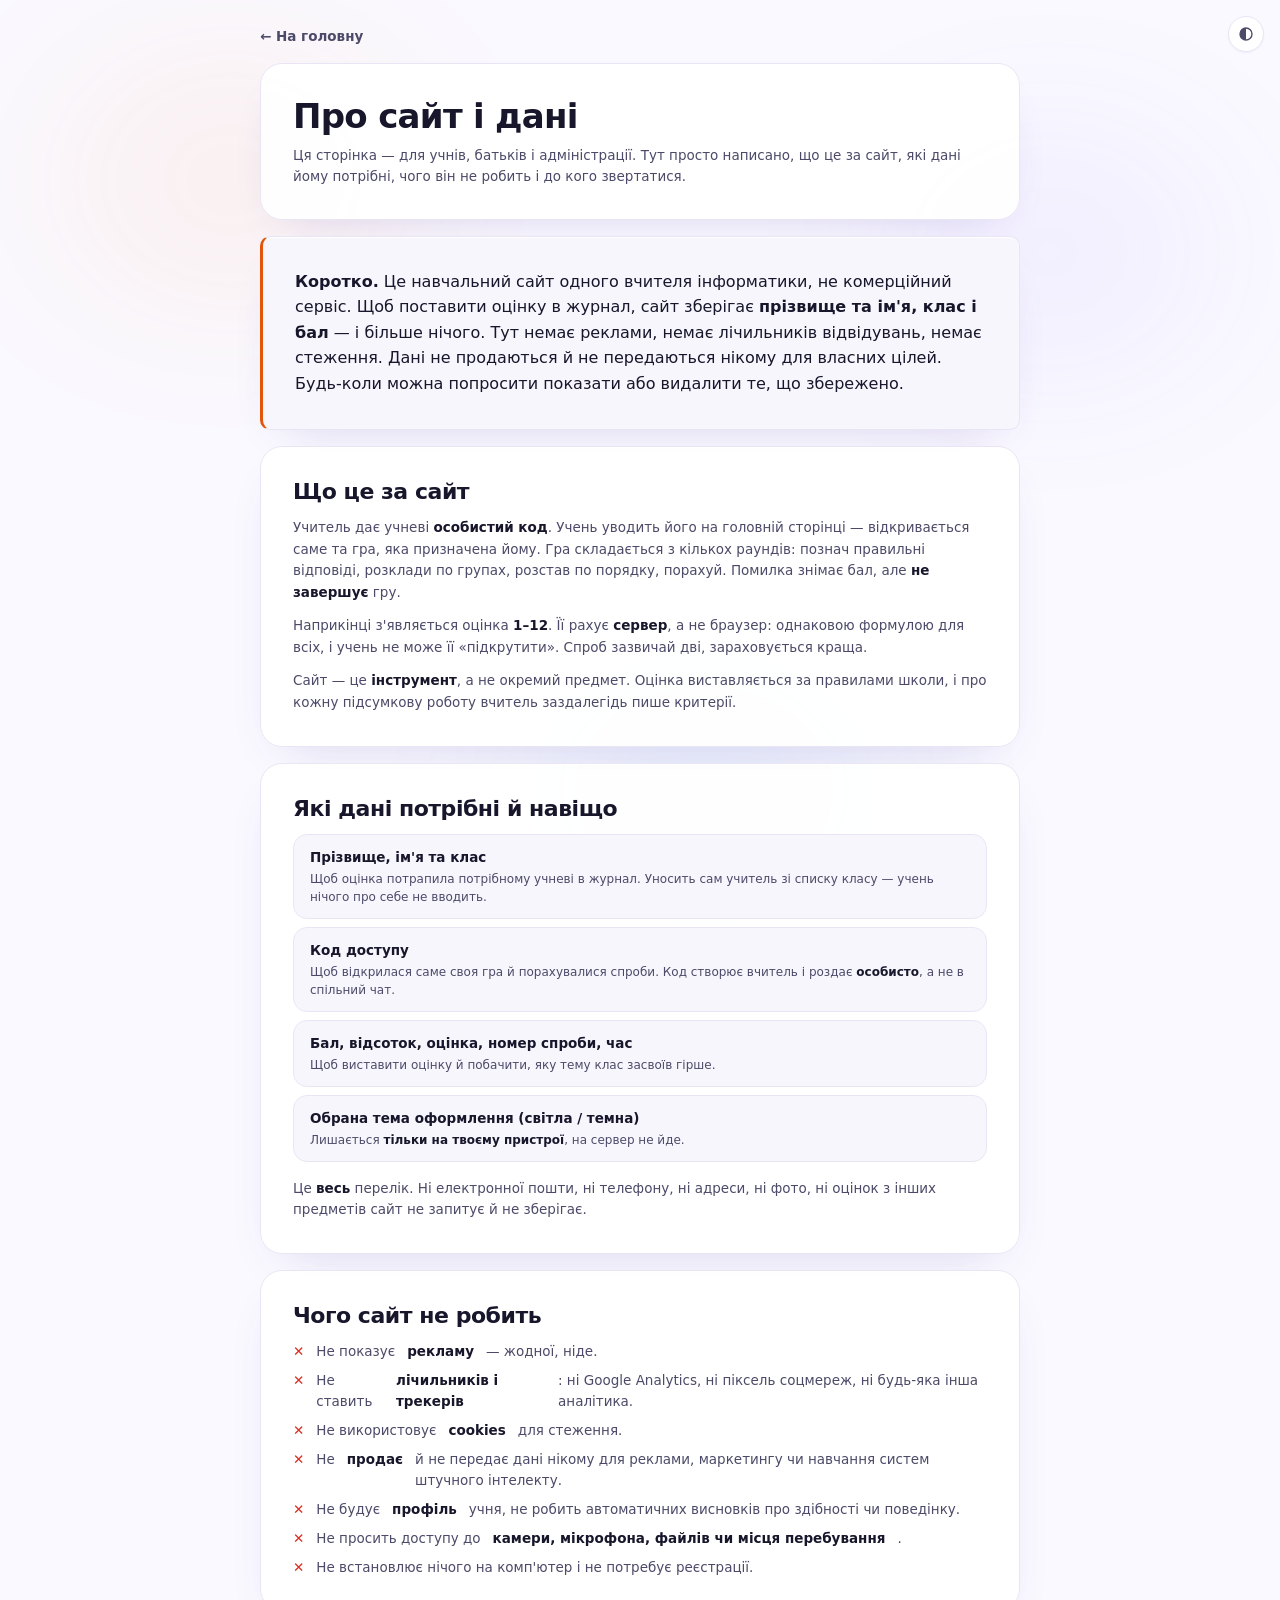
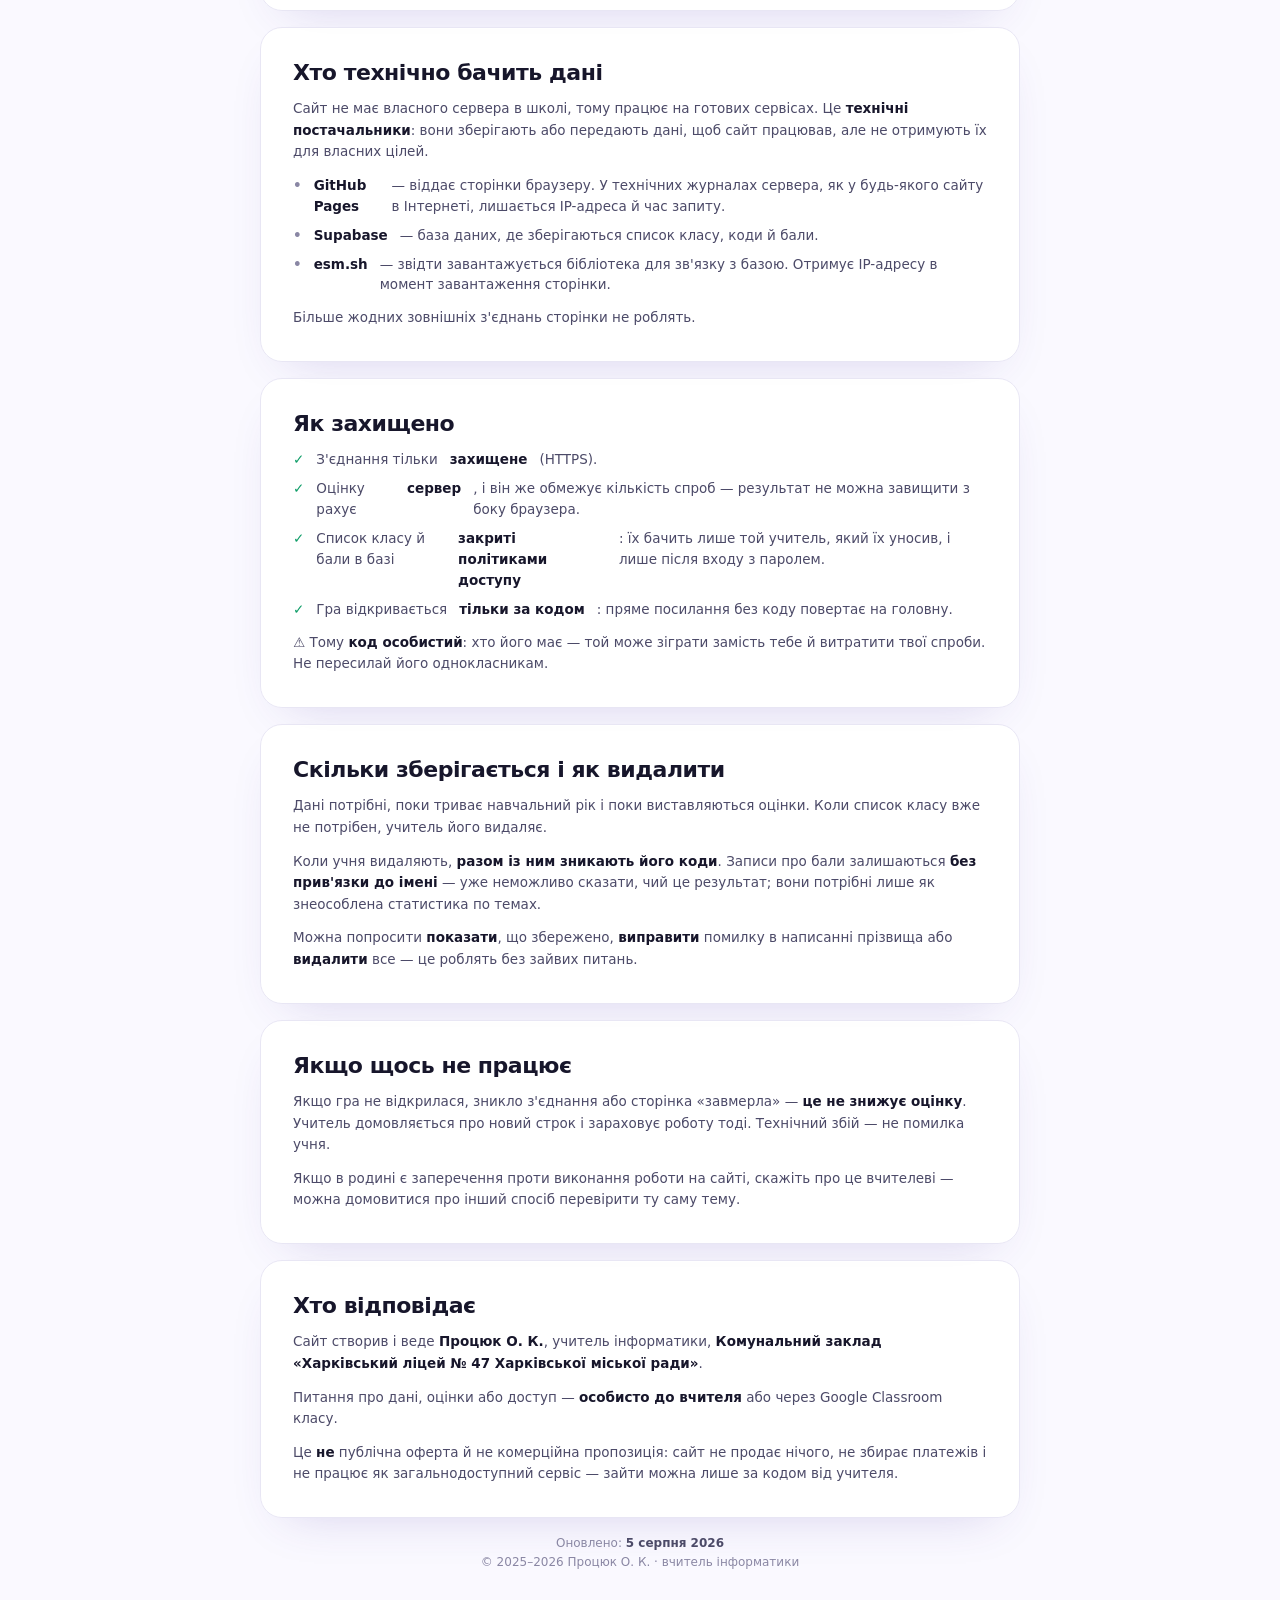
==== about.html @ a25642a2 "pro-sajt.html -> about.html Перейменовано через git mv, тому історія файлу збереглася. Оновлено все," ====
<!doctype html>
<html lang="uk">
<head>
<meta charset="utf-8">
<meta name="viewport" content="width=device-width, initial-scale=1">
<title>Про сайт і дані — навчальні ігри</title>
<link rel="stylesheet" href="assets/site.css">
<script src="assets/theme.js"></script>
<style>
  /* сторінка суцільного тексту — своя типографіка, ігрових стилів тут не треба */
  body{padding:var(--s5) var(--s4) var(--s7)}
  .doc{max-width:760px; margin:0 auto}
  .doc .card{padding:var(--s5) var(--s4); margin-bottom:var(--s4)}
  @media (min-width:560px){.doc .card{padding:var(--s6)}}
  .back{display:inline-flex; align-items:center; gap:6px; margin-bottom:var(--s4);
    color:var(--ink-2); font-size:var(--fs-sm); font-weight:650; text-decoration:none}
  .back:hover{color:var(--ink)}
  h1{font-size:var(--fs-hero); margin-bottom:var(--s2)}
  h2{font-size:var(--fs-h2); margin:0 0 var(--s3)}
  .lede{color:var(--ink-2); font-size:var(--fs-sm); line-height:1.55}
  p{margin:0 0 var(--s3); color:var(--ink-2); font-size:var(--fs-sm); line-height:1.6}
  p:last-child{margin-bottom:0}
  b,strong{color:var(--ink); font-weight:650}
  /* головне — одразу, щоб не читати все */
  .short{border-left:3px solid var(--accent); background:var(--surface-2);
    border-radius:var(--r-sm); padding:var(--s4)}
  .short p{color:var(--ink); font-size:var(--fs-body)}
  ul{margin:0 0 var(--s3); padding:0; list-style:none; display:grid; gap:var(--s2)}
  ul:last-child{margin-bottom:0}
  li{display:flex; gap:var(--s3); align-items:flex-start;
    color:var(--ink-2); font-size:var(--fs-sm); line-height:1.55}
  li::before{content:"•"; flex:none; color:var(--ink-3); font-weight:700; line-height:1.5}
  ul.yes li::before{content:"✓"; color:var(--ok)}
  ul.no li::before{content:"✕"; color:var(--bad)}
  /* таблиця «що збираємо» — на телефоні перетворюється на картки */
  .rows{display:grid; gap:var(--s2)}
  .rows > div{padding:var(--s3) var(--s4); background:var(--surface-2);
    border:1px solid var(--line); border-radius:var(--r-md)}
  .rows .what{color:var(--ink); font-size:var(--fs-sm); font-weight:650}
  .rows .why{margin-top:2px; color:var(--ink-2); font-size:var(--fs-xs); line-height:1.5}
  .upd{color:var(--ink-3); font-size:var(--fs-xs); text-align:center; line-height:1.6}
  .upd b{color:var(--ink-2)}
</style>
<link rel="icon" href="favicon.svg" type="image/svg+xml">
<link rel="apple-touch-icon" href="apple-touch-icon.png">
<meta name="author" content="Процюк О. К.">
<meta name="description" content="Що це за сайт, які дані потрібні для оцінки, чого сайт не робить і як попросити видалити дані.">
<meta property="og:type" content="website">
<meta property="og:site_name" content="Навчальні ігри">
<meta property="og:locale" content="uk_UA">
<meta property="og:title" content="Про сайт і дані — навчальні ігри">
<meta property="og:description" content="Що це за сайт, які дані потрібні для оцінки, чого сайт не робить і як попросити видалити дані.">
<meta property="og:url" content="https://strykers79.github.io/school-games/about.html">
<meta property="og:image" content="https://strykers79.github.io/school-games/og-cover.jpg">
<meta name="twitter:card" content="summary_large_image">
</head>
<body>
<div class="doc">
  <a class="back" href="index.html">← На головну</a>

  <div class="card">
    <h1>Про сайт і дані</h1>
    <p class="lede">Ця сторінка — для учнів, батьків і адміністрації. Тут просто написано,
      що це за сайт, які дані йому потрібні, чого він не робить і до кого звертатися.</p>
  </div>

  <div class="card short">
    <p><b>Коротко.</b> Це навчальний сайт одного вчителя інформатики, не комерційний сервіс.
      Щоб поставити оцінку в журнал, сайт зберігає <b>прізвище та ім'я, клас і бал</b> —
      і більше нічого. Тут немає реклами, немає лічильників відвідувань, немає стеження.
      Дані не продаються й не передаються нікому для власних цілей. Будь-коли можна
      попросити показати або видалити те, що збережено.</p>
  </div>

  <div class="card">
    <h2>Що це за сайт</h2>
    <p>Учитель дає учневі <b>особистий код</b>. Учень уводить його на головній сторінці —
      відкривається саме та гра, яка призначена йому. Гра складається з кількох раундів:
      познач правильні відповіді, розклади по групах, розстав по порядку, порахуй.
      Помилка знімає бал, але <b>не завершує</b> гру.</p>
    <p>Наприкінці з'являється оцінка <b>1–12</b>. Її рахує <b>сервер</b>, а не браузер:
      однаковою формулою для всіх, і учень не може її «підкрутити». Спроб зазвичай дві,
      зараховується краща.</p>
    <p>Сайт — це <b>інструмент</b>, а не окремий предмет. Оцінка виставляється за правилами
      школи, і про кожну підсумкову роботу вчитель заздалегідь пише критерії.</p>
  </div>

  <div class="card">
    <h2>Які дані потрібні й навіщо</h2>
    <div class="rows">
      <div>
        <div class="what">Прізвище, ім'я та клас</div>
        <div class="why">Щоб оцінка потрапила потрібному учневі в журнал. Уносить сам учитель
          зі списку класу — учень нічого про себе не вводить.</div>
      </div>
      <div>
        <div class="what">Код доступу</div>
        <div class="why">Щоб відкрилася саме своя гра й порахувалися спроби.
          Код створює вчитель і роздає <b>особисто</b>, а не в спільний чат.</div>
      </div>
      <div>
        <div class="what">Бал, відсоток, оцінка, номер спроби, час</div>
        <div class="why">Щоб виставити оцінку й побачити, яку тему клас засвоїв гірше.</div>
      </div>
      <div>
        <div class="what">Обрана тема оформлення (світла / темна)</div>
        <div class="why">Лишається <b>тільки на твоєму пристрої</b>, на сервер не йде.</div>
      </div>
    </div>
    <p style="margin-top:var(--s4)">Це <b>весь</b> перелік. Ні електронної пошти, ні телефону,
      ні адреси, ні фото, ні оцінок з інших предметів сайт не запитує й не зберігає.</p>
  </div>

  <div class="card">
    <h2>Чого сайт не робить</h2>
    <ul class="no">
      <li>Не показує <b>рекламу</b> — жодної, ніде.</li>
      <li>Не ставить <b>лічильників і трекерів</b>: ні Google Analytics, ні піксель соцмереж,
        ні будь-яка інша аналітика.</li>
      <li>Не використовує <b>cookies</b> для стеження.</li>
      <li>Не <b>продає</b> й не передає дані нікому для реклами, маркетингу
        чи навчання систем штучного інтелекту.</li>
      <li>Не будує <b>профіль</b> учня, не робить автоматичних висновків про здібності
        чи поведінку.</li>
      <li>Не просить доступу до <b>камери, мікрофона, файлів чи місця перебування</b>.</li>
      <li>Не встановлює нічого на комп'ютер і не потребує реєстрації.</li>
    </ul>
  </div>

  <div class="card">
    <h2>Хто технічно бачить дані</h2>
    <p>Сайт не має власного сервера в школі, тому працює на готових сервісах. Це <b>технічні
      постачальники</b>: вони зберігають або передають дані, щоб сайт працював, але не
      отримують їх для власних цілей.</p>
    <ul>
      <li><b>GitHub Pages</b> — віддає сторінки браузеру. У технічних журналах сервера,
        як у будь-якого сайту в Інтернеті, лишається IP-адреса й час запиту.</li>
      <li><b>Supabase</b> — база даних, де зберігаються список класу, коди й бали.</li>
      <li><b>esm.sh</b> — звідти завантажується бібліотека для зв'язку з базою.
        Отримує IP-адресу в момент завантаження сторінки.</li>
    </ul>
    <p>Більше жодних зовнішніх з'єднань сторінки не роблять.</p>
  </div>

  <div class="card">
    <h2>Як захищено</h2>
    <ul class="yes">
      <li>З'єднання тільки <b>захищене</b> (HTTPS).</li>
      <li>Оцінку рахує <b>сервер</b>, і він же обмежує кількість спроб — результат не можна
        завищити з боку браузера.</li>
      <li>Список класу й бали в базі <b>закриті політиками доступу</b>: їх бачить лише той
        учитель, який їх уносив, і лише після входу з паролем.</li>
      <li>Гра відкривається <b>тільки за кодом</b>: пряме посилання без коду
        повертає на головну.</li>
    </ul>
    <p style="margin-top:var(--s3)">⚠️ Тому <b>код особистий</b>: хто його має — той може зіграти
      замість тебе й витратити твої спроби. Не пересилай його однокласникам.</p>
  </div>

  <div class="card">
    <h2>Скільки зберігається і як видалити</h2>
    <p>Дані потрібні, поки триває навчальний рік і поки виставляються оцінки.
      Коли список класу вже не потрібен, учитель його видаляє.</p>
    <p>Коли учня видаляють, <b>разом із ним зникають його коди</b>. Записи про бали
      залишаються <b>без прив'язки до імені</b> — уже неможливо сказати, чий це результат;
      вони потрібні лише як знеособлена статистика по темах.</p>
    <p>Можна попросити <b>показати</b>, що збережено, <b>виправити</b> помилку в написанні
      прізвища або <b>видалити</b> все — це роблять без зайвих питань.</p>
  </div>

  <div class="card">
    <h2>Якщо щось не працює</h2>
    <p>Якщо гра не відкрилася, зникло з'єднання або сторінка «завмерла» — <b>це не знижує
      оцінку</b>. Учитель домовляється про новий строк і зараховує роботу тоді.
      Технічний збій — не помилка учня.</p>
    <p>Якщо в родині є заперечення проти виконання роботи на сайті, скажіть про це
      вчителеві — можна домовитися про інший спосіб перевірити ту саму тему.</p>
  </div>

  <div class="card">
    <h2>Хто відповідає</h2>
    <p>Сайт створив і веде <b>Процюк О. К.</b>, учитель інформатики,
      <b>Комунальний заклад «Харківський ліцей № 47 Харківської міської ради»</b>.</p>
    <p>Питання про дані, оцінки або доступ — <b>особисто до вчителя</b> або через
      Google Classroom класу.</p>
    <p>Це <b>не</b> публічна оферта й не комерційна пропозиція: сайт не продає нічого,
      не збирає платежів і не працює як загальнодоступний сервіс — зайти можна лише
      за кодом від учителя.</p>
  </div>

  <p class="upd">Оновлено: <b>5 серпня 2026</b><br>
    © 2025–2026 Процюк О. К. · вчитель інформатики</p>
</div>
</body>
</html>
---- assets/site.css ----
/* ═══════════════════════════════════════════════════════════════════════════
   САЙТ НАВЧАЛЬНИХ ІГОР · спільні токени й базові елементи
   Дизайн «живий градієнт» — обраний на прототипі (preview.html).

   Підключають: index.html, demo.html, admin.html, games/*.html
   Ігри беруть іще assets/game.css (оболонка гри й раунди).

   ⚠️ ТЕМА: три стани — авто / світла / темна, кнопка в assets/theme.js.
      Тут немає жодного @media (prefers-color-scheme) І ЦЕ НАВМИСНО:
      «авто» розбирає сам js — він читає системну настройку й проставляє
      html[data-theme="light"|"dark"] конкретним значенням. Завдяки цьому
      світла палітра описана ОДИН раз, а не двічі (у media-запиті й у
      блоці атрибута), і копії не можуть розійтися.
      ⚠️ Наслідок: без js сторінка отримає темну гаму. Це прийнятно —
      без js тут не працює ні вхід за кодом, ні сама гра.

   ⚠️ РІЗНИЦЯ ТЕМ ЗІБРАНА В ТОКЕНАХ (--btn-grad, --plume-opacity тощо),
      а не в дублях правил. Тому компоненти нижче написані ОДИН раз.
      Додаєш колір — правиш два блоки токенів, і все.
   ═══════════════════════════════════════════════════════════════════════════ */

/* ─── ТОКЕНИ · темна гама (база) ──────────────────────────────────────── */
:root{
  color-scheme:dark;   /* щоб смуги прокрутки й списки <select> були в тон */
  --font:"Segoe UI Variable Display","Segoe UI Variable Text",system-ui,
         -apple-system,"Segoe UI",Roboto,"Helvetica Neue",Arial,sans-serif;
  --mono:ui-monospace,"Cascadia Mono","SF Mono",Consolas,monospace;

  --fs-hero:clamp(25px,5.2vw,34px);
  --fs-h2:clamp(18px,3.4vw,22px);
  --fs-body:clamp(15px,2.5vw,16px);
  --fs-sm:13.5px;
  --fs-xs:12px;

  --s1:4px; --s2:8px; --s3:12px; --s4:16px; --s5:24px; --s6:32px; --s7:44px;
  --r-sm:10px; --r-md:14px; --r-lg:22px; --r-full:999px;

  --bg:#07070c; --bg-2:#07070c;
  --surface:#0f1017; --surface-2:#151723;
  --line:#242634; --line-2:#393d52;
  --ink:#f1f2f7; --ink-2:#a8adc2; --ink-3:#6d7391;

  --brand:#7c5cff; --brand-ring:color-mix(in srgb,#7c5cff 30%,transparent);
  --accent:#ff7a2f; --accent-2:#ff8f4d; --accent-soft:#2a1408; --accent-ink:#180a02;
  --ok:#3ee6a0; --ok-soft:#08251b; --ok-line:#1d5f45;
  --bad:#ff6b6b; --bad-soft:#2a1113; --bad-line:#6b2630;
  --star:#ffc95c;

  --sh1:0 1px 2px rgba(0,0,0,.5);
  --sh2:0 6px 20px -8px rgba(0,0,0,.7);
  --sh3:0 30px 70px -34px rgba(0,0,0,.9);

  --card-bg:color-mix(in srgb,var(--surface) 88%,transparent);
  --card-border:1px solid rgba(255,255,255,.07);
  --card-shadow:0 30px 70px -34px rgba(0,0,0,.9), inset 0 1px 0 rgba(255,255,255,.05);

  /* світні плями тла */
  --plume-opacity:.42; --plume-blur:85px;
  /* акцентні градієнти */
  --btn-grad:linear-gradient(135deg,#ff7a2f,#ff5f8a);
  --btn-shadow:0 10px 30px -10px rgba(255,122,47,.6);
  --mark-grad:linear-gradient(135deg,#ff7a2f,#ff5f8a 55%,#7c5cff);
  --title-grad:linear-gradient(135deg,#ff9a4d,#ff5f8a 55%,#7c5cff);
  --glow-on:0 0 12px color-mix(in srgb,var(--accent) 75%,transparent);
}

/* ─── ТОКЕНИ · світла гама ────────────────────────────────────────────────
   Та сама гама (оранж → рожевий → фіалковий), але:
   ⚠️ світіння прибрано — на білому воно читається як брудна пляма;
   ⚠️ кольори глибші, бо неон на білому не має контрасту.
   Спрацьовує, коли theme.js проставив data-theme="light" — і за вибором
   «світла», і за «авто», якщо в системі світла тема.
   ──────────────────────────────────────────────────────────────────────── */
:root[data-theme="light"]{
  color-scheme:light;
  --bg:#faf9ff; --bg-2:#ffffff;
  --surface:#ffffff; --surface-2:#f7f6fd;
  --line:#e8e6f4; --line-2:#d3d0e6;
  --ink:#17162b; --ink-2:#4c4a68; --ink-3:#8a87a4;

  --brand:#6244e8; --brand-ring:color-mix(in srgb,#6244e8 20%,transparent);
  --accent:#e2560c; --accent-2:#c8480a; --accent-soft:#fff2ea; --accent-ink:#ffffff;
  --ok:#0f9d68; --ok-soft:#eefbf4; --ok-line:#a7e3c6;
  --bad:#d92d20; --bad-soft:#fef4f3; --bad-line:#f3b5b0;
  --star:#dd9c06;

  --sh1:0 1px 2px rgba(72,50,160,.06);
  --sh2:0 6px 18px -8px rgba(72,50,160,.16);
  --sh3:0 20px 48px -26px rgba(72,50,160,.22);

  --card-bg:color-mix(in srgb,#fff 92%,transparent);
  --card-border:1px solid var(--line);
  --card-shadow:0 20px 48px -26px rgba(72,50,160,.22), inset 0 1px 0 #fff;

  --plume-opacity:.16; --plume-blur:95px;
  --btn-grad:linear-gradient(135deg,#f0620c,#e0356f);
  --btn-shadow:0 10px 24px -12px rgba(224,53,111,.5);
  --title-grad:linear-gradient(135deg,#e2560c,#d62e6b 55%,#6244e8);
  --glow-on:none;
}

/* ─── БАЗА ────────────────────────────────────────────────────────────── */
*{box-sizing:border-box}
html{-webkit-text-size-adjust:100%; background:var(--bg)}
body{
  margin:0; min-height:100vh; background:transparent;
  font-family:var(--font); font-size:var(--fs-body); line-height:1.55; color:var(--ink);
  -webkit-font-smoothing:antialiased; text-rendering:optimizeLegibility;
}
/* ⚠️ z-index:-1, а не 0: тоді плями лягають ПІД увесь вміст сторінки й не
   треба піднімати кожну обгортку через position/z-index. Працює тому, що
   тло body прозоре, а колір тримає html. */
body::after{
  content:""; position:fixed; inset:0; z-index:-1; pointer-events:none;
  background:
    radial-gradient(30% 26% at 18% 20%,#ff7a2f 0%,transparent 60%),
    radial-gradient(28% 24% at 82% 28%,#7c5cff 0%,transparent 60%),
    radial-gradient(32% 28% at 55% 88%,#2f7de0 0%,transparent 60%);
  filter:blur(var(--plume-blur)); opacity:var(--plume-opacity);
  animation:drift 36s ease-in-out infinite alternate;
}
h1,h2,h3{margin:0; line-height:1.2; font-weight:650; letter-spacing:-.021em}
p{margin:0}
button,input,select,textarea{font-family:inherit; font-size:inherit; color:inherit}
::selection{background:color-mix(in srgb,var(--accent) 35%,transparent)}

/* ─── КАРТКА ──────────────────────────────────────────────────────────── */
.card{
  background:var(--card-bg); border:var(--card-border); border-radius:var(--r-lg);
  box-shadow:var(--card-shadow); overflow:hidden;
}

/* ─── КНОПКИ ──────────────────────────────────────────────────────────── */
.btn{
  display:inline-flex; align-items:center; justify-content:center; gap:var(--s2);
  min-height:48px; padding:0 var(--s5); cursor:pointer;
  border:1px solid transparent; border-radius:var(--r-full);
  font-size:var(--fs-body); font-weight:650; letter-spacing:-.005em; text-decoration:none;
  background:var(--btn-grad); color:#fff; box-shadow:var(--btn-shadow);
  transition:filter .15s, transform .08s, box-shadow .15s, background .15s;
}
.btn:hover{filter:brightness(1.07)}
.btn:active{transform:translateY(1px)}
.btn:focus-visible{outline:2px solid var(--brand); outline-offset:2px}
.btn[disabled]{opacity:.45; cursor:not-allowed; filter:none; box-shadow:none}
.btn.ghost{
  background:var(--surface); color:var(--ink);
  border-color:var(--line-2); box-shadow:none;
}
.btn.ghost:hover{background:var(--surface-2); filter:none; border-color:var(--accent)}

/* ─── ПОЛЯ ────────────────────────────────────────────────────────────── */
.field{
  width:100%; padding:15px var(--s4); border:1px solid var(--line-2); border-radius:var(--r-md);
  background:var(--surface-2); color:var(--ink);
  font-size:24px; font-weight:700; letter-spacing:.22em; text-align:center; text-transform:uppercase;
  transition:border-color .15s, box-shadow .15s, background .15s;
}
.field::placeholder{color:var(--ink-3); font-weight:600; letter-spacing:.18em}
.field:focus{outline:none; border-color:var(--brand); background:var(--surface);
  box-shadow:0 0 0 4px var(--brand-ring)}

/* ─── ДРІБНИЦІ ────────────────────────────────────────────────────────── */
/* знак сайту: джойстик на власному градієнті — читається як логотип */
.mark{
  width:68px; height:68px; margin:0 auto var(--s4); border-radius:20px;
  display:grid; place-items:center; font-size:36px; line-height:1;
  background:var(--mark-grad); border:1px solid transparent;
  box-shadow:0 10px 26px -12px rgba(255,95,138,.55);
}
.badge{
  font-size:var(--fs-xs); font-weight:700; letter-spacing:.06em; text-transform:uppercase;
  color:var(--accent); background:var(--accent-soft);
  border:1px solid color-mix(in srgb,var(--accent) 24%,transparent);
  padding:5px 10px; border-radius:var(--r-full);
}
.divider{
  display:flex; align-items:center; gap:var(--s3); margin:var(--s5) 0 var(--s4);
  color:var(--ink-3); font-size:var(--fs-xs); font-weight:650;
}
.divider::before,.divider::after{content:""; flex:1; height:1px; background:var(--line)}

/* ─── КНОПКА ТЕМИ ─────────────────────────────────────────────────────────
   Розмітку не додаємо в 12 файлів — кнопку створює assets/theme.js:
   у шапку .top, де вона є (демо й ігри), інакше в куток екрана. */
.themebtn{
  flex:none; display:grid; place-items:center; width:36px; height:36px; padding:0;
  cursor:pointer; border-radius:var(--r-full); color:var(--ink-2);
  background:var(--surface); border:1px solid var(--line); box-shadow:var(--sh1);
  transition:color .15s, border-color .15s, background .15s;
}
.themebtn:hover{color:var(--ink); border-color:var(--line-2); background:var(--surface-2)}
.themebtn:focus-visible{outline:2px solid var(--brand); outline-offset:2px}
.themebtn svg{display:block; width:18px; height:18px}
.themebtn-fixed{position:fixed; top:var(--s4); right:var(--s4); z-index:6}

.doclink{display:inline-block; margin-top:var(--s1); color:var(--ink-3);
  font-size:var(--fs-xs); text-decoration:underline; text-underline-offset:2px;
  text-decoration-color:var(--line-2)}
.doclink:hover{color:var(--ink-2); text-decoration-color:var(--ink-3)}

footer{text-align:center; color:var(--ink-3); font-size:var(--fs-xs); line-height:1.55}
footer .sig,.sig{display:block; margin-top:var(--s1)}
footer b,.sig b{color:var(--ink-2); font-weight:650}

/* ─── АНІМАЦІЇ ────────────────────────────────────────────────────────── */
@keyframes drift{to{transform:translate3d(0,-4%,0) scale(1.09)}}
@keyframes rise{from{opacity:0; transform:translateY(9px)} to{opacity:1; transform:none}}
@keyframes pop{50%{transform:scale(1.05)}}
@keyframes shake{25%{transform:translateX(-5px)} 75%{transform:translateX(5px)}}
@keyframes flash{0%{opacity:0; transform:scale(.5)} 40%{opacity:1; transform:scale(1.1)} 100%{opacity:0; transform:scale(1.3)}}
@media (prefers-reduced-motion:reduce){
  *,*::before,*::after{animation:none !important; transition:none !important}
}
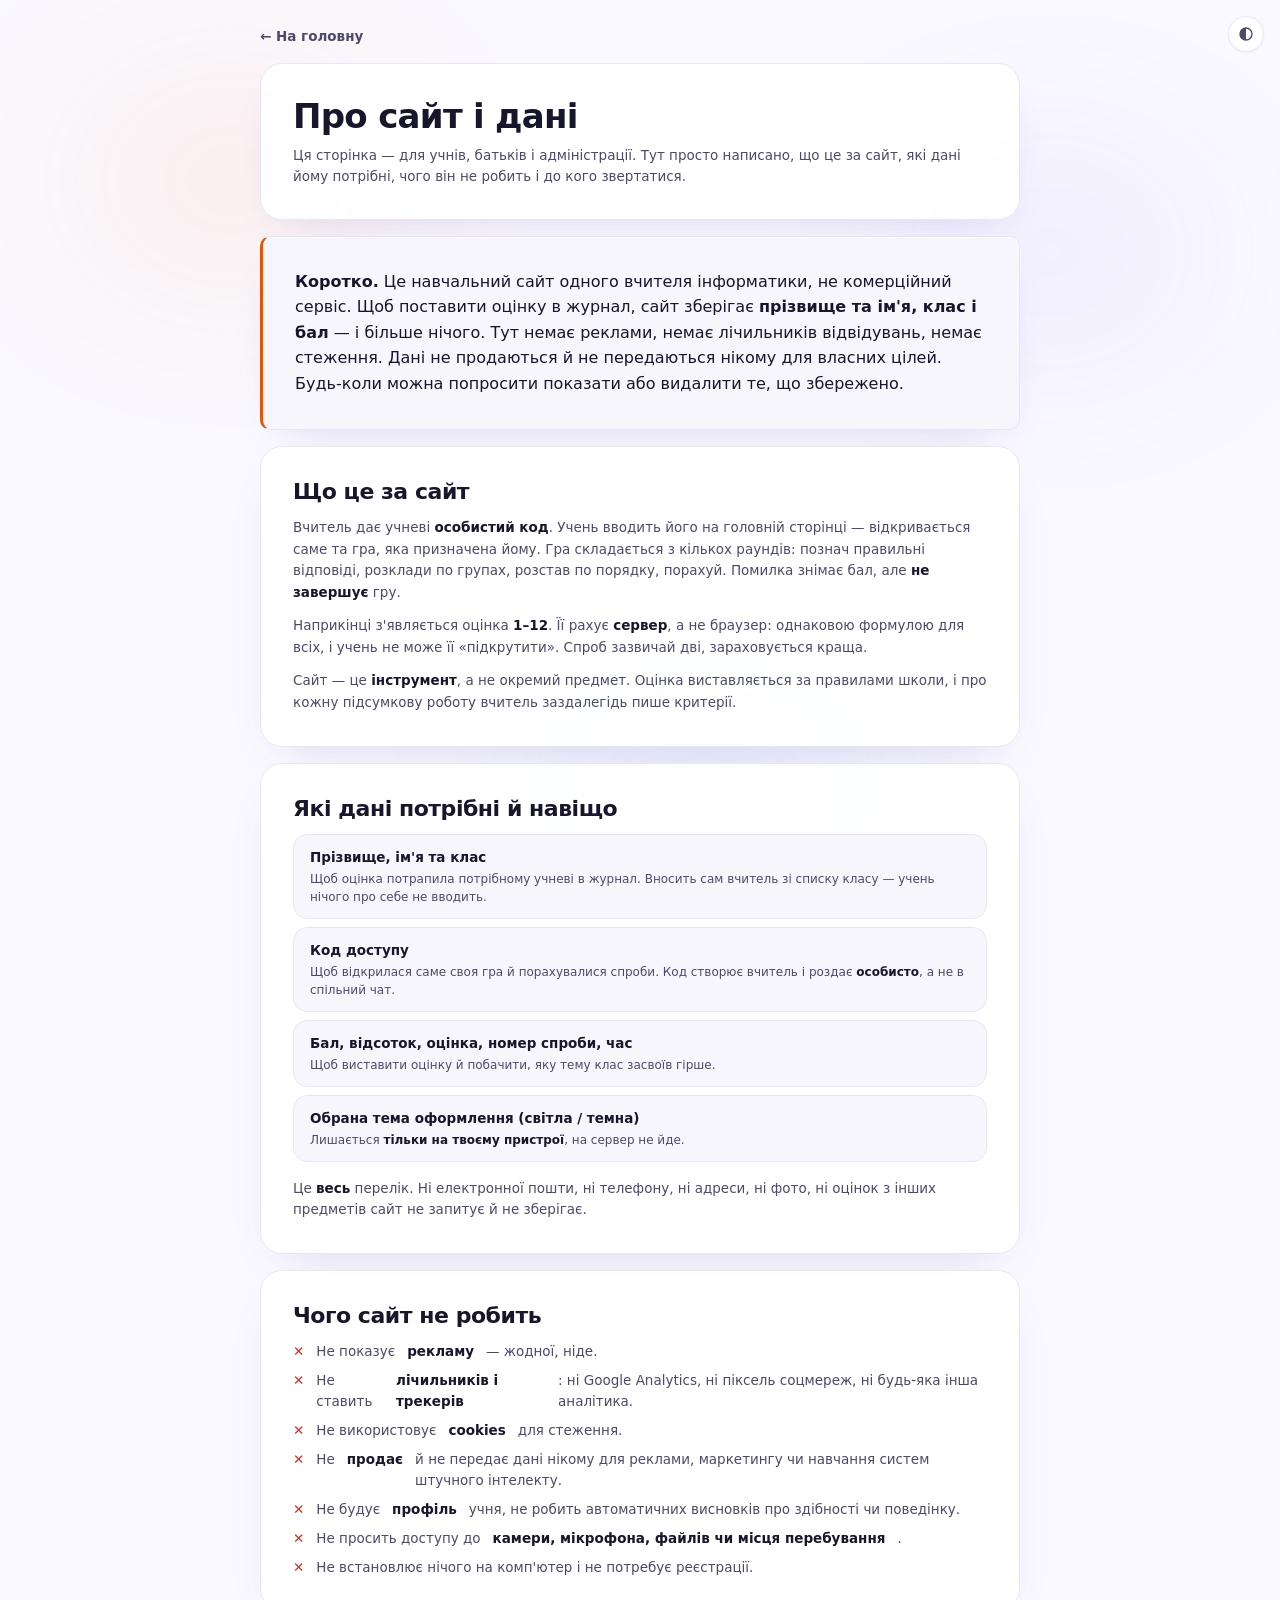
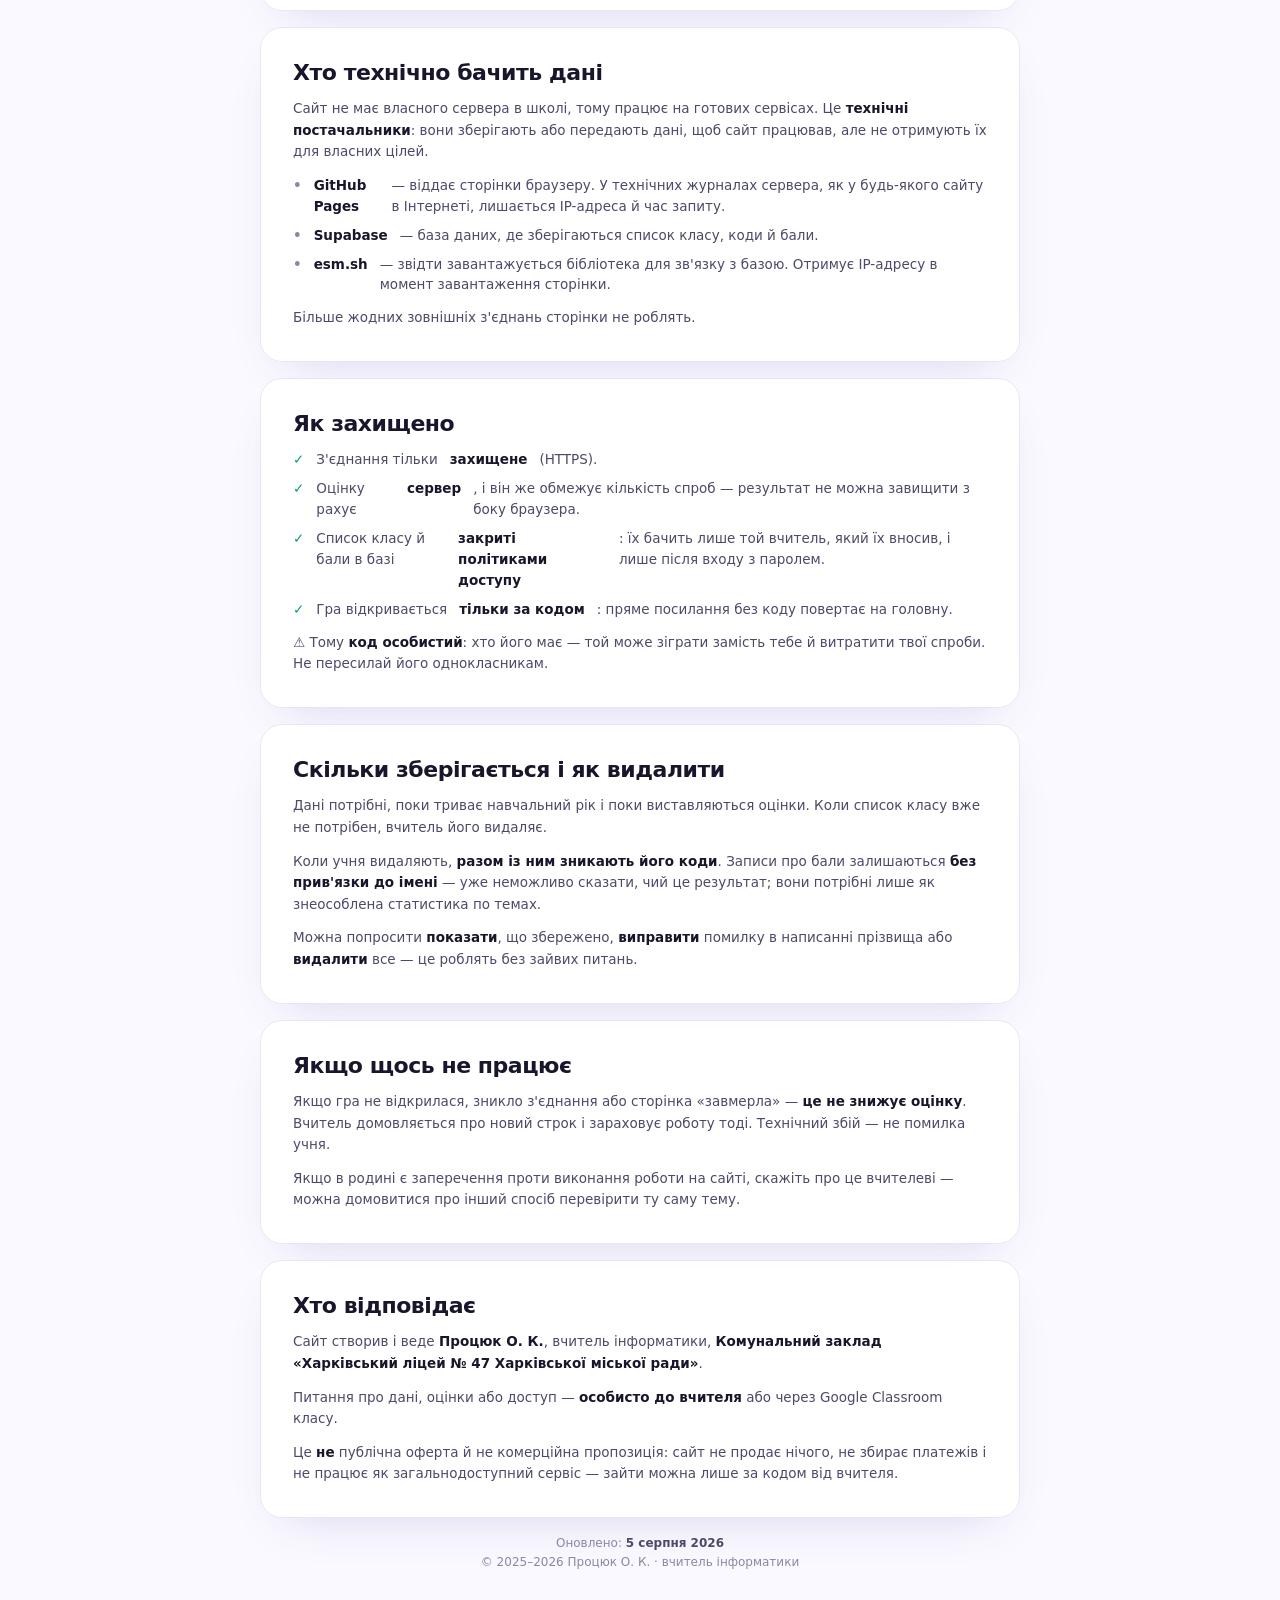
==== commit 2af78227: "«вчитель» замість «учитель», «вносить» замість «уносить» — по всьому сайту Учитель указав на один ря" ====
--- a/about.html
+++ b/about.html
@@ -74,7 +74,7 @@
 
   <div class="card">
     <h2>Що це за сайт</h2>
-    <p>Учитель дає учневі <b>особистий код</b>. Учень уводить його на головній сторінці —
+    <p>Вчитель дає учневі <b>особистий код</b>. Учень вводить його на головній сторінці —
       відкривається саме та гра, яка призначена йому. Гра складається з кількох раундів:
       познач правильні відповіді, розклади по групах, розстав по порядку, порахуй.
       Помилка знімає бал, але <b>не завершує</b> гру.</p>
@@ -90,7 +90,7 @@
     <div class="rows">
       <div>
         <div class="what">Прізвище, ім'я та клас</div>
-        <div class="why">Щоб оцінка потрапила потрібному учневі в журнал. Уносить сам учитель
+        <div class="why">Щоб оцінка потрапила потрібному учневі в журнал. Вносить сам вчитель
           зі списку класу — учень нічого про себе не вводить.</div>
       </div>
       <div>
@@ -149,7 +149,7 @@
       <li>Оцінку рахує <b>сервер</b>, і він же обмежує кількість спроб — результат не можна
         завищити з боку браузера.</li>
       <li>Список класу й бали в базі <b>закриті політиками доступу</b>: їх бачить лише той
-        учитель, який їх уносив, і лише після входу з паролем.</li>
+        вчитель, який їх вносив, і лише після входу з паролем.</li>
       <li>Гра відкривається <b>тільки за кодом</b>: пряме посилання без коду
         повертає на головну.</li>
     </ul>
@@ -160,7 +160,7 @@
   <div class="card">
     <h2>Скільки зберігається і як видалити</h2>
     <p>Дані потрібні, поки триває навчальний рік і поки виставляються оцінки.
-      Коли список класу вже не потрібен, учитель його видаляє.</p>
+      Коли список класу вже не потрібен, вчитель його видаляє.</p>
     <p>Коли учня видаляють, <b>разом із ним зникають його коди</b>. Записи про бали
       залишаються <b>без прив'язки до імені</b> — уже неможливо сказати, чий це результат;
       вони потрібні лише як знеособлена статистика по темах.</p>
@@ -171,7 +171,7 @@
   <div class="card">
     <h2>Якщо щось не працює</h2>
     <p>Якщо гра не відкрилася, зникло з'єднання або сторінка «завмерла» — <b>це не знижує
-      оцінку</b>. Учитель домовляється про новий строк і зараховує роботу тоді.
+      оцінку</b>. Вчитель домовляється про новий строк і зараховує роботу тоді.
       Технічний збій — не помилка учня.</p>
     <p>Якщо в родині є заперечення проти виконання роботи на сайті, скажіть про це
       вчителеві — можна домовитися про інший спосіб перевірити ту саму тему.</p>
@@ -179,13 +179,13 @@
 
   <div class="card">
     <h2>Хто відповідає</h2>
-    <p>Сайт створив і веде <b>Процюк О. К.</b>, учитель інформатики,
+    <p>Сайт створив і веде <b>Процюк О. К.</b>, вчитель інформатики,
       <b>Комунальний заклад «Харківський ліцей № 47 Харківської міської ради»</b>.</p>
     <p>Питання про дані, оцінки або доступ — <b>особисто до вчителя</b> або через
       Google Classroom класу.</p>
     <p>Це <b>не</b> публічна оферта й не комерційна пропозиція: сайт не продає нічого,
       не збирає платежів і не працює як загальнодоступний сервіс — зайти можна лише
-      за кодом від учителя.</p>
+      за кодом від вчителя.</p>
   </div>
 
   <p class="upd">Оновлено: <b>5 серпня 2026</b><br>
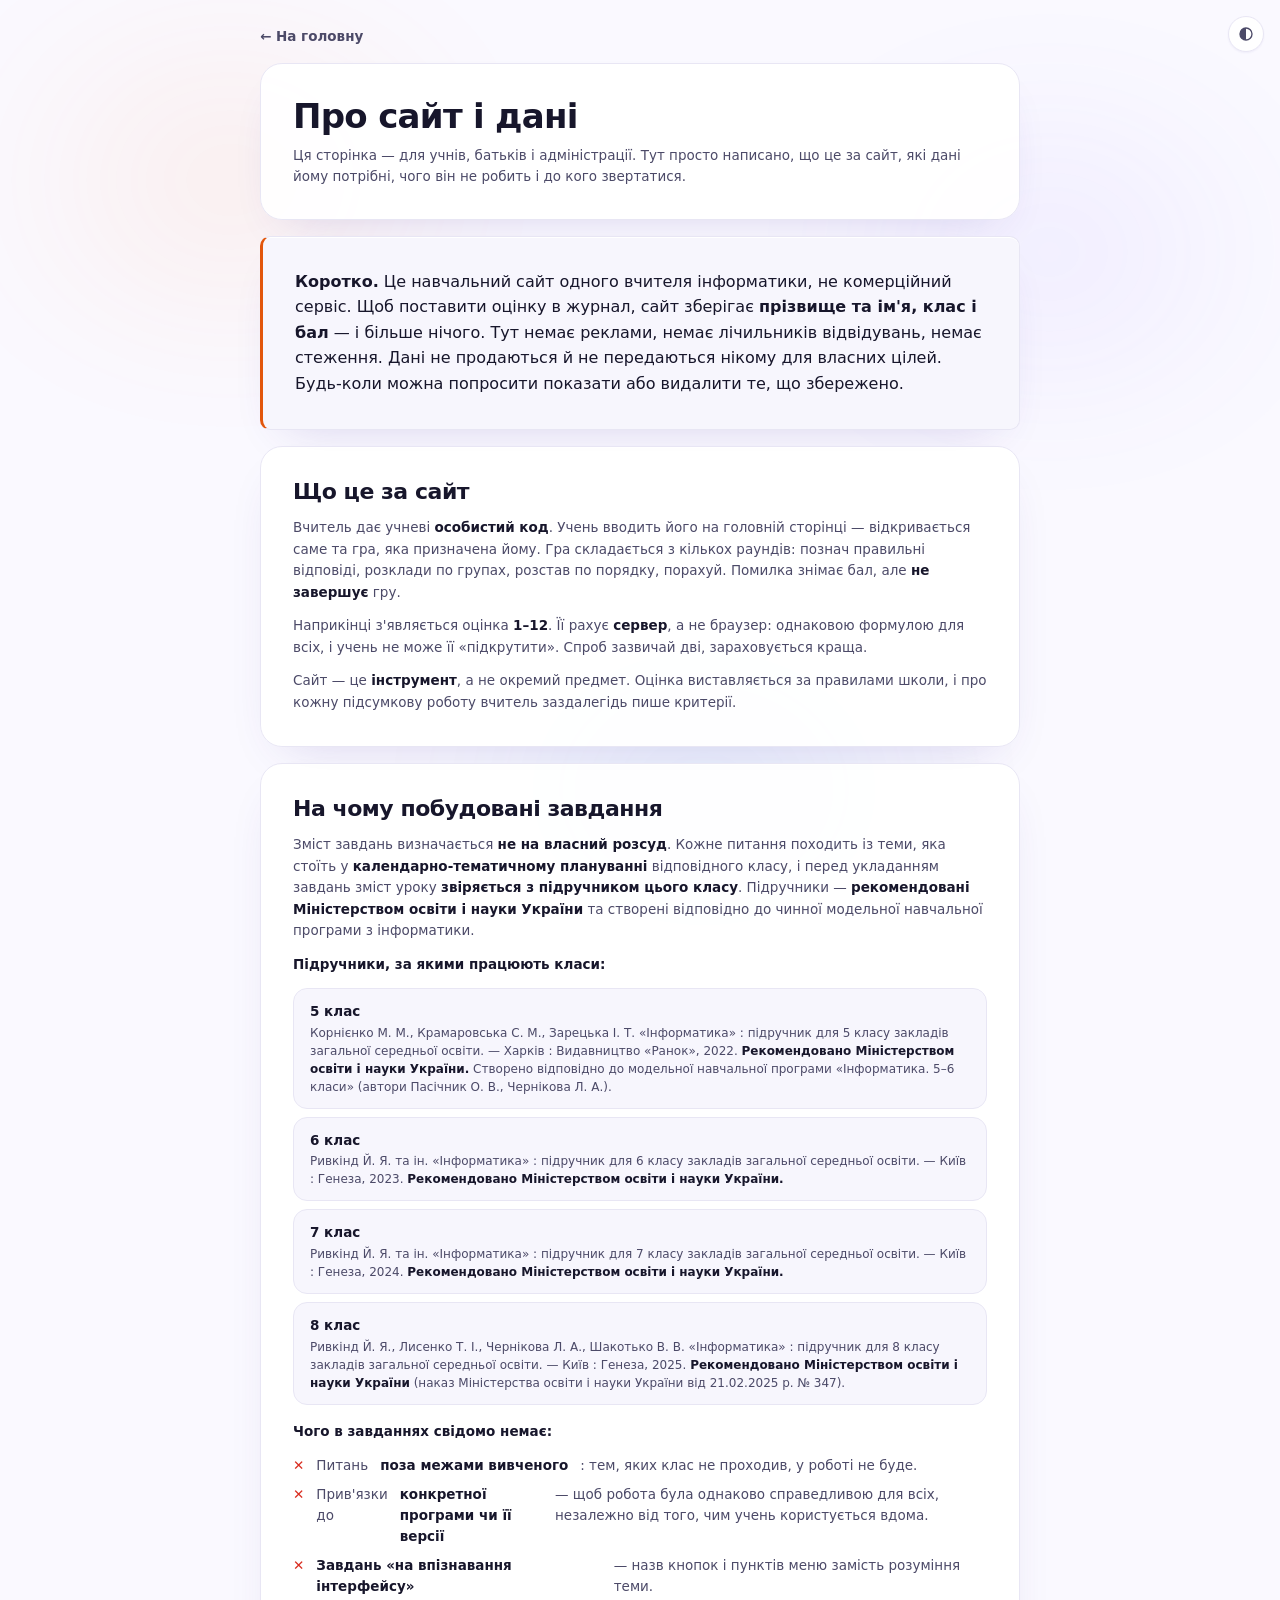
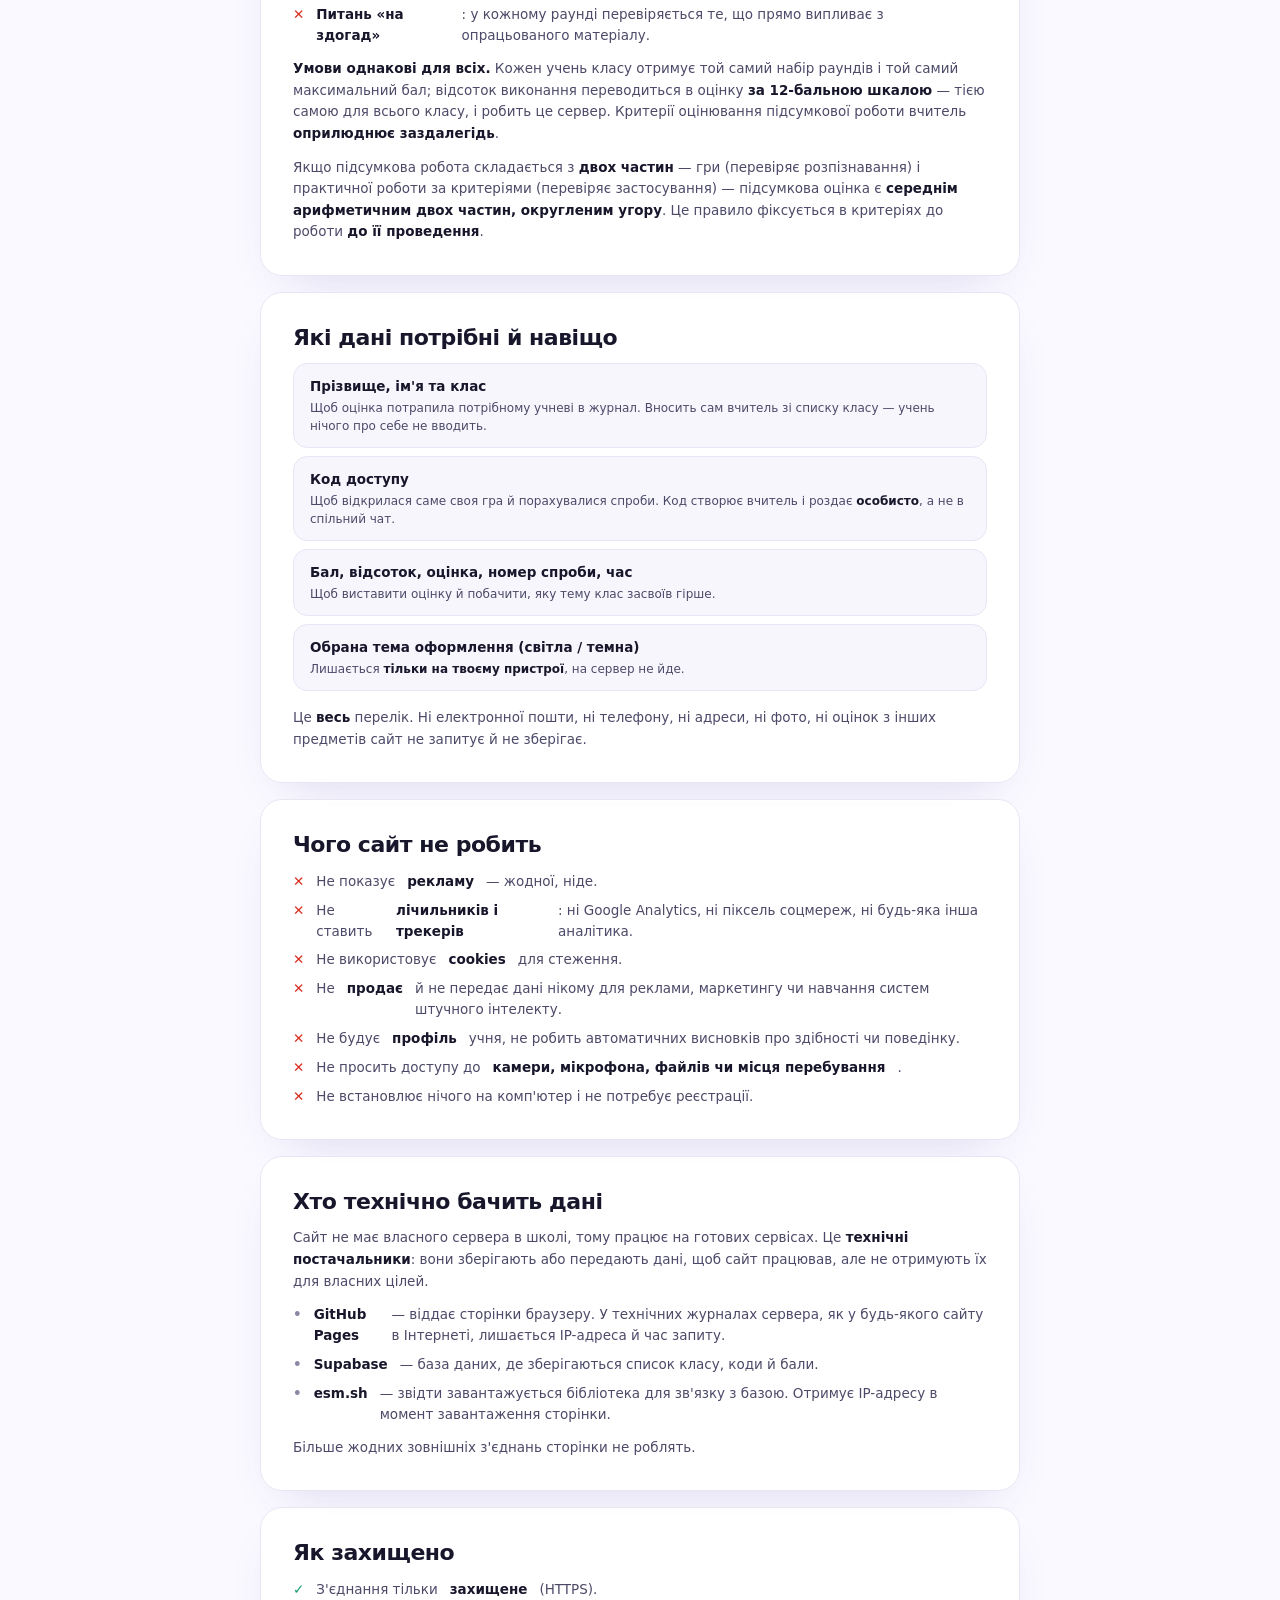
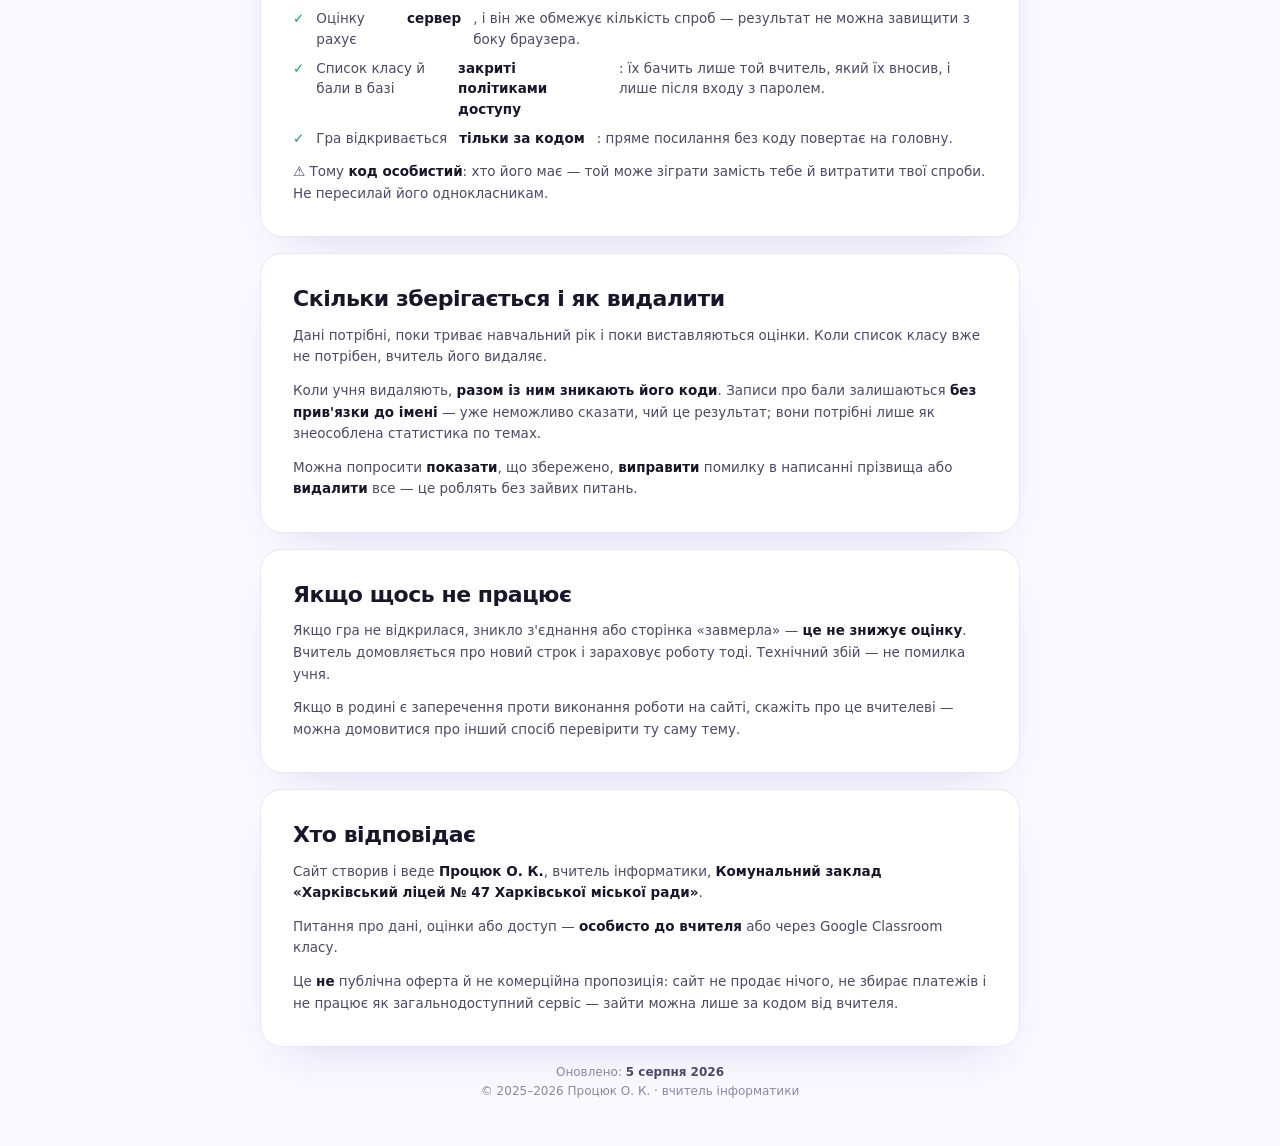
==== commit 976de2a6: "about.html: розділ «На чому побудовані завдання» Джерело змісту названо прямо: тема з календарно-тем" ====
--- a/about.html
+++ b/about.html
@@ -86,6 +86,67 @@
   </div>
 
   <div class="card">
+    <h2>На чому побудовані завдання</h2>
+    <p>Зміст завдань визначається <b>не на власний розсуд</b>. Кожне питання походить
+      із теми, яка стоїть у <b>календарно-тематичному плануванні</b> відповідного класу,
+      і перед укладанням завдань зміст уроку <b>звіряється з підручником цього класу</b>.
+      Підручники — <b>рекомендовані Міністерством освіти і науки України</b> та створені
+      відповідно до чинної модельної навчальної програми з інформатики.</p>
+
+    <p><b>Підручники, за якими працюють класи:</b></p>
+    <div class="rows">
+      <div>
+        <div class="what">5 клас</div>
+        <div class="why">Корнієнко М. М., Крамаровська С. М., Зарецька І. Т.
+          «Інформатика» : підручник для 5 класу закладів загальної середньої освіти. —
+          Харків : Видавництво «Ранок», 2022. <b>Рекомендовано Міністерством освіти
+          і науки України.</b> Створено відповідно до модельної навчальної програми
+          «Інформатика. 5–6 класи» (автори Пасічник О. В., Чернікова Л. А.).</div>
+      </div>
+      <div>
+        <div class="what">6 клас</div>
+        <div class="why">Ривкінд Й. Я. та ін. «Інформатика» : підручник для 6 класу
+          закладів загальної середньої освіти. — Київ : Генеза, 2023.
+          <b>Рекомендовано Міністерством освіти і науки України.</b></div>
+      </div>
+      <div>
+        <div class="what">7 клас</div>
+        <div class="why">Ривкінд Й. Я. та ін. «Інформатика» : підручник для 7 класу
+          закладів загальної середньої освіти. — Київ : Генеза, 2024.
+          <b>Рекомендовано Міністерством освіти і науки України.</b></div>
+      </div>
+      <div>
+        <div class="what">8 клас</div>
+        <div class="why">Ривкінд Й. Я., Лисенко Т. І., Чернікова Л. А., Шакотько В. В.
+          «Інформатика» : підручник для 8 класу закладів загальної середньої освіти. —
+          Київ : Генеза, 2025. <b>Рекомендовано Міністерством освіти і науки України</b>
+          (наказ Міністерства освіти і науки України від 21.02.2025 р. № 347).</div>
+      </div>
+    </div>
+
+    <p style="margin-top:var(--s4)"><b>Чого в завданнях свідомо немає:</b></p>
+    <ul class="no">
+      <li>Питань <b>поза межами вивченого</b>: тем, яких клас не проходив, у роботі не буде.</li>
+      <li>Прив'язки до <b>конкретної програми чи її версії</b> — щоб робота була однаково
+        справедливою для всіх, незалежно від того, чим учень користується вдома.</li>
+      <li><b>Завдань «на впізнавання інтерфейсу»</b> — назв кнопок і пунктів меню
+        замість розуміння теми.</li>
+      <li><b>Питань «на здогад»</b>: у кожному раунді перевіряється те, що прямо
+        випливає з опрацьованого матеріалу.</li>
+    </ul>
+
+    <p><b>Умови однакові для всіх.</b> Кожен учень класу отримує той самий набір раундів
+      і той самий максимальний бал; відсоток виконання переводиться в оцінку
+      <b>за 12-бальною шкалою</b> — тією самою для всього класу, і робить це сервер.
+      Критерії оцінювання підсумкової роботи вчитель <b>оприлюднює заздалегідь</b>.</p>
+
+    <p>Якщо підсумкова робота складається з <b>двох частин</b> — гри (перевіряє
+      розпізнавання) і практичної роботи за критеріями (перевіряє застосування) —
+      підсумкова оцінка є <b>середнім арифметичним двох частин, округленим угору</b>.
+      Це правило фіксується в критеріях до роботи <b>до її проведення</b>.</p>
+  </div>
+
+  <div class="card">
     <h2>Які дані потрібні й навіщо</h2>
     <div class="rows">
       <div>
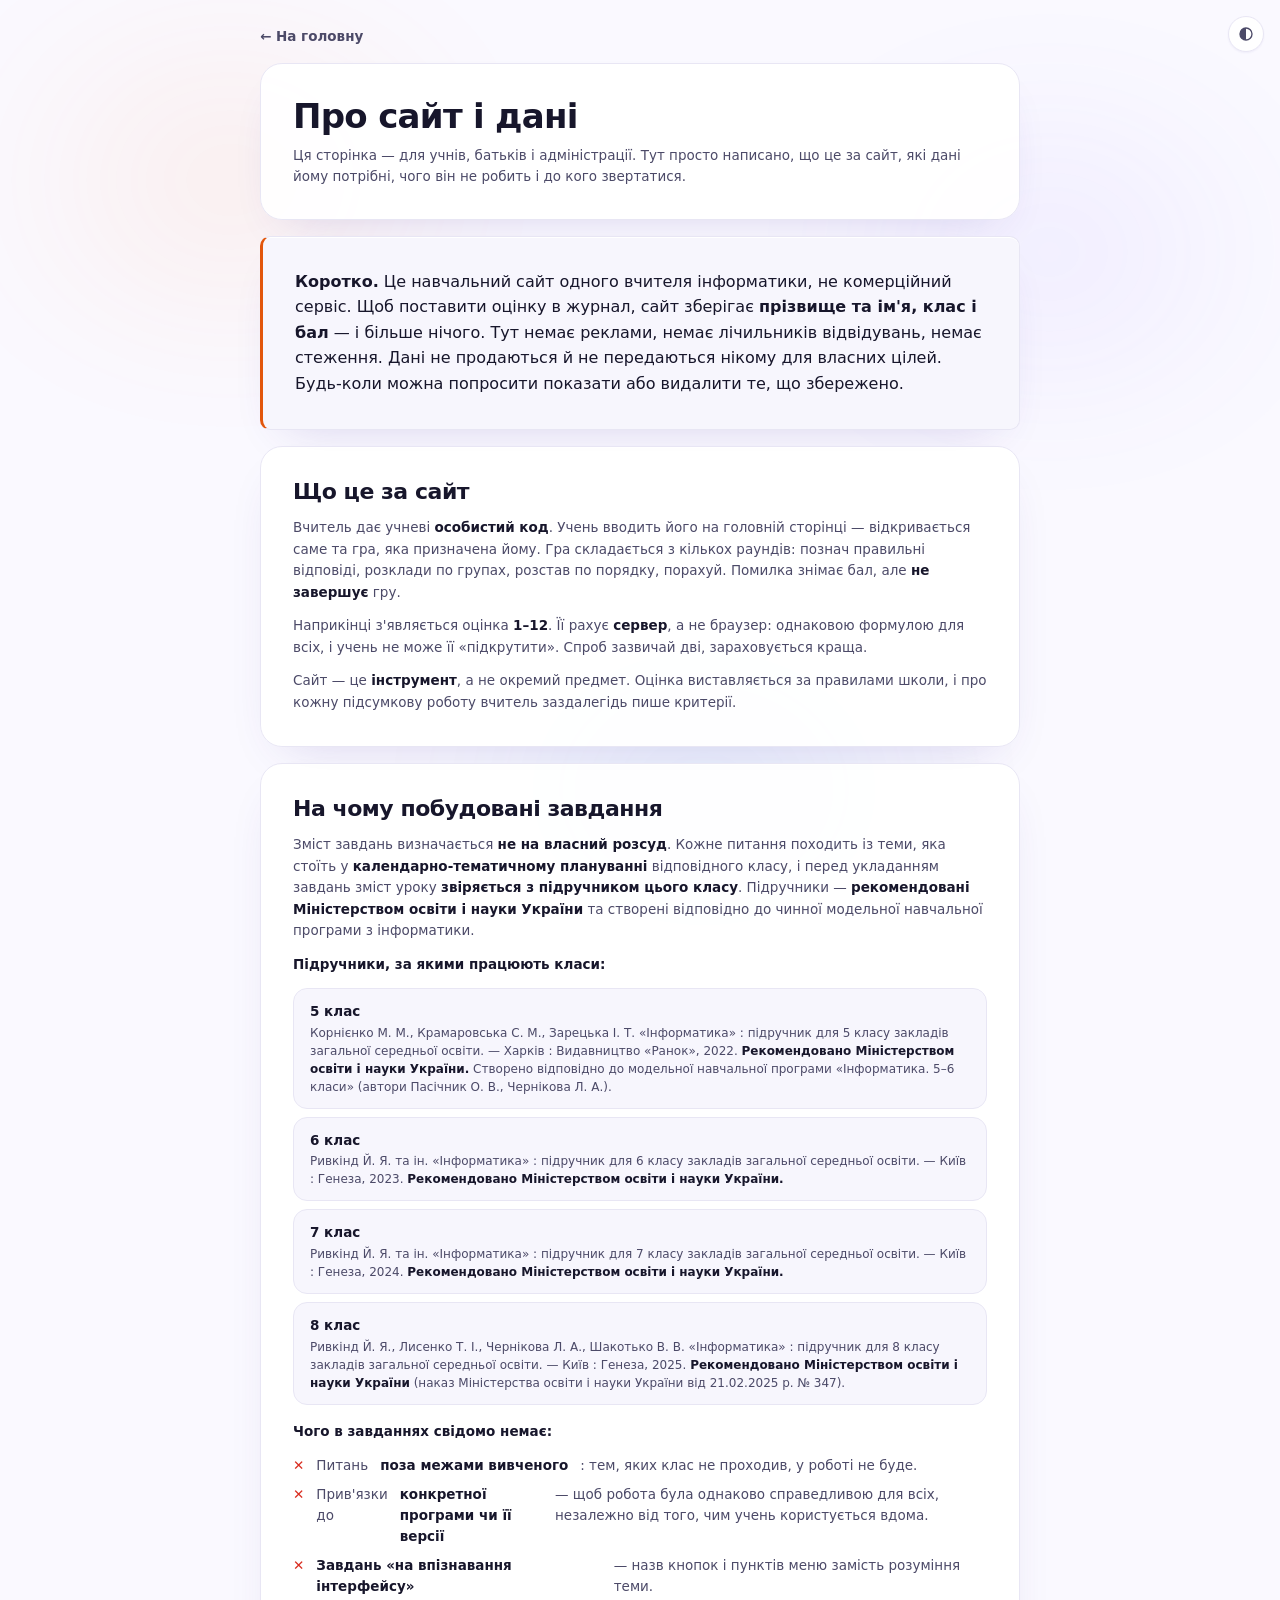
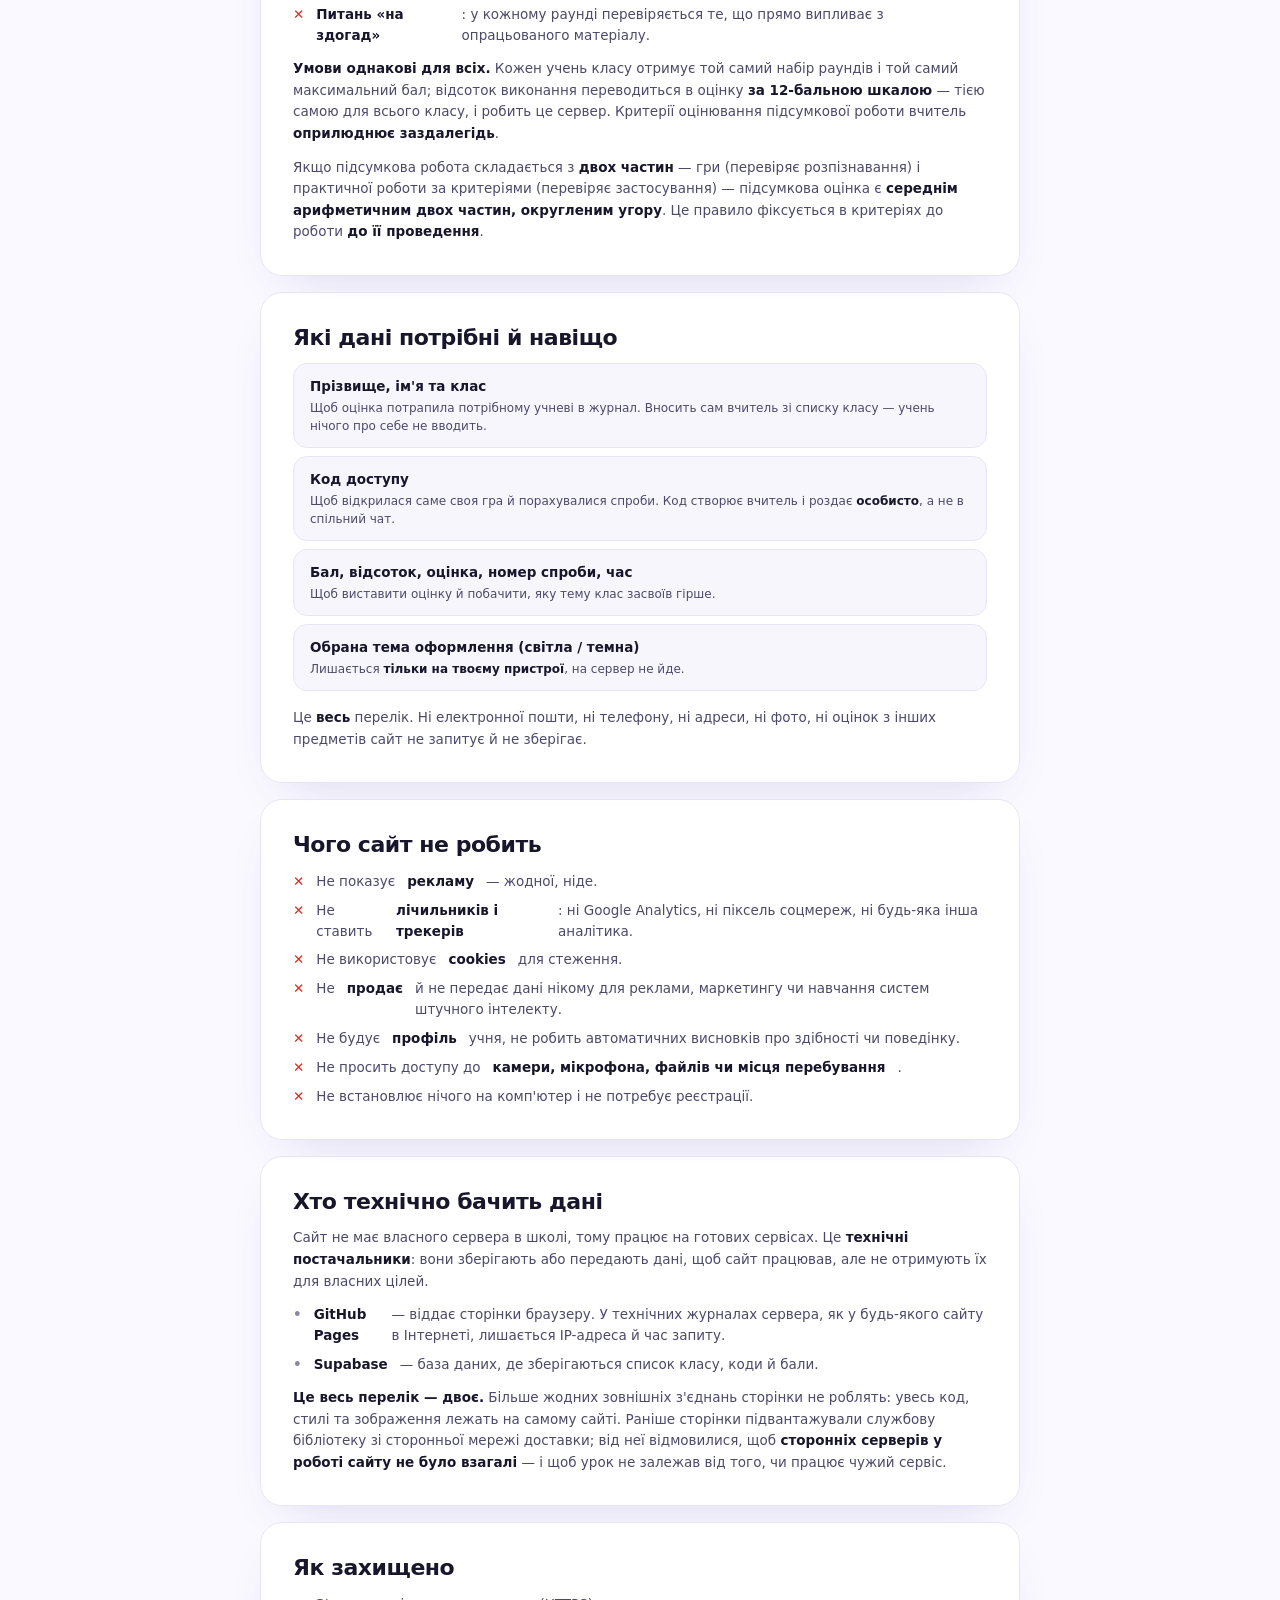
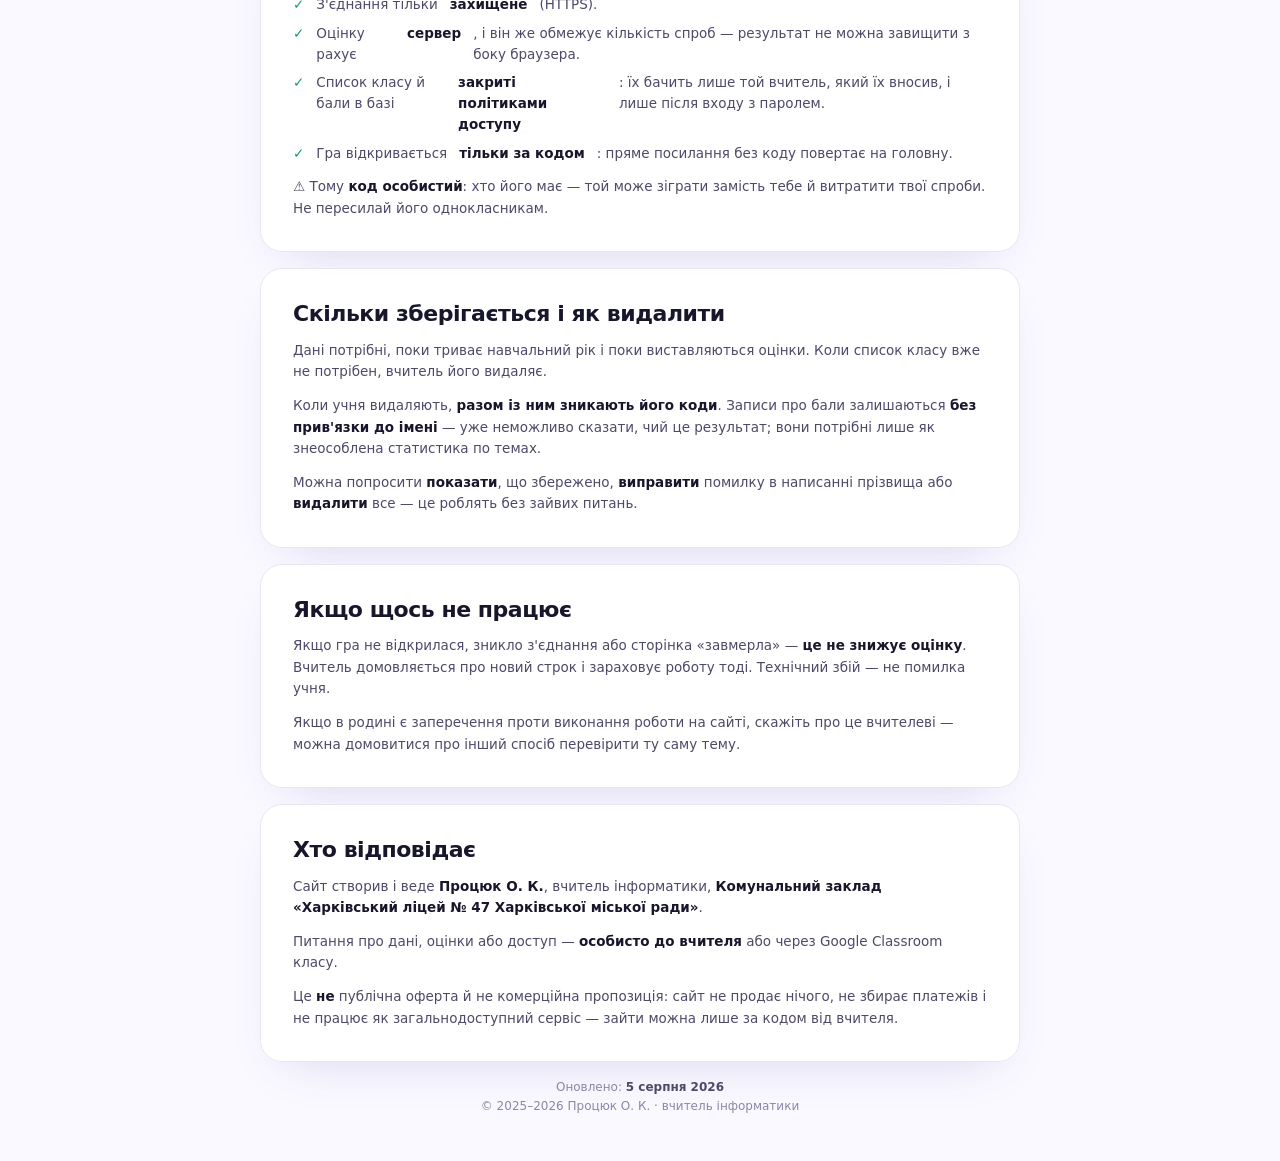
==== commit b10b07f2: "Прибрано esm.sh: сторінки учня без бібліотеки, коди 6 символів ── esm.sh ── Було: кожна сторінка роб" ====
--- a/about.html
+++ b/about.html
@@ -197,10 +197,12 @@
       <li><b>GitHub Pages</b> — віддає сторінки браузеру. У технічних журналах сервера,
         як у будь-якого сайту в Інтернеті, лишається IP-адреса й час запиту.</li>
       <li><b>Supabase</b> — база даних, де зберігаються список класу, коди й бали.</li>
-      <li><b>esm.sh</b> — звідти завантажується бібліотека для зв'язку з базою.
-        Отримує IP-адресу в момент завантаження сторінки.</li>
-    </ul>
-    <p>Більше жодних зовнішніх з'єднань сторінки не роблять.</p>
+    </ul>
+    <p><b>Це весь перелік — двоє.</b> Більше жодних зовнішніх з'єднань сторінки не роблять:
+      увесь код, стилі та зображення лежать на самому сайті. Раніше сторінки підвантажували
+      службову бібліотеку зі сторонньої мережі доставки; від неї відмовилися, щоб
+      <b>сторонніх серверів у роботі сайту не було взагалі</b> — і щоб урок не залежав
+      від того, чи працює чужий сервіс.</p>
   </div>
 
   <div class="card">
